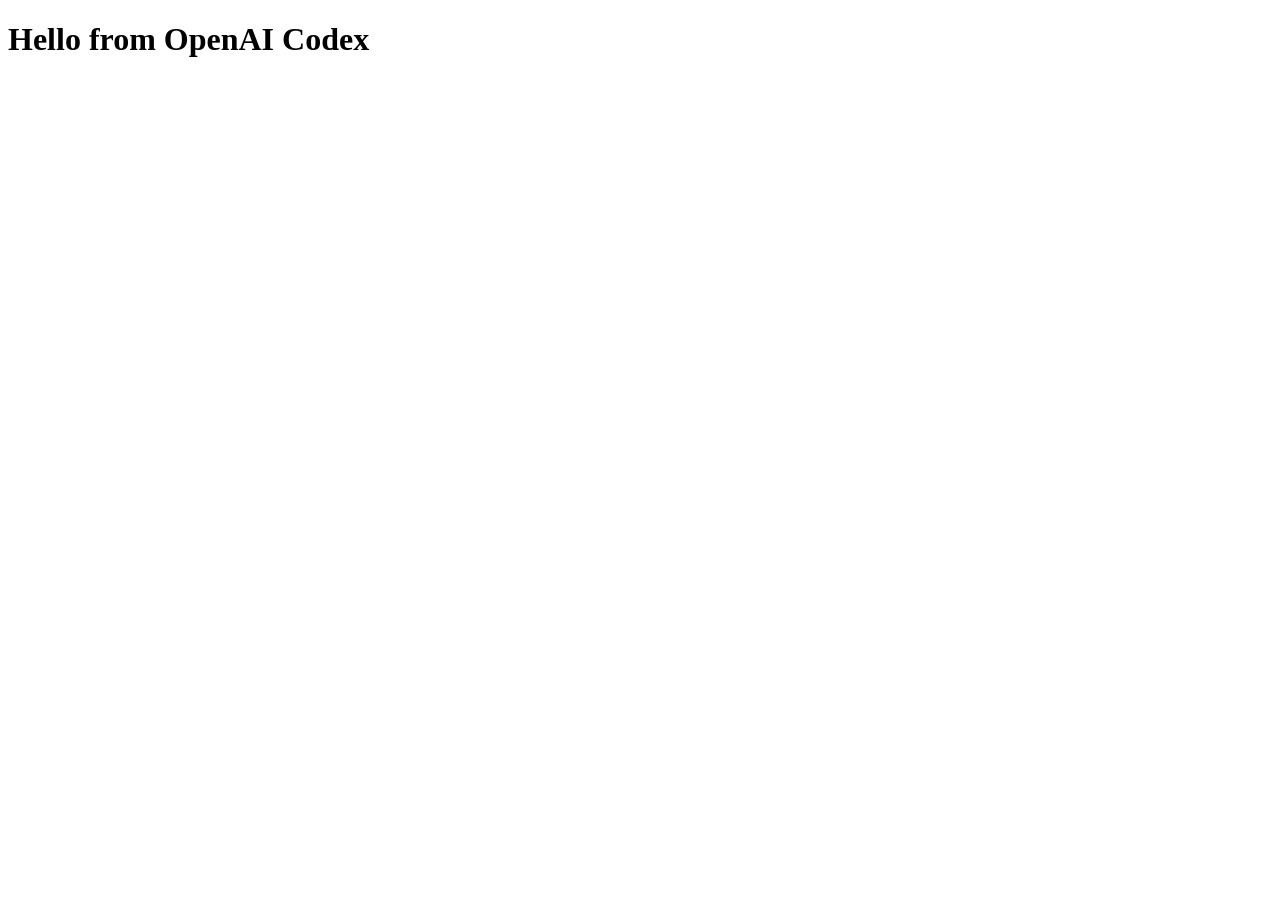
==== index.html @ aa07001b "Add codex test" ====
<!DOCTYPE html>
<html lang="en">
<head>
    <meta charset="UTF-8">
    <meta name="viewport" content="width=device-width, initial-scale=1.0">
    <title>Hello from OpenAI Codex</title>
</head>
<body>
    <h1>Hello from OpenAI Codex</h1>
</body>
</html>
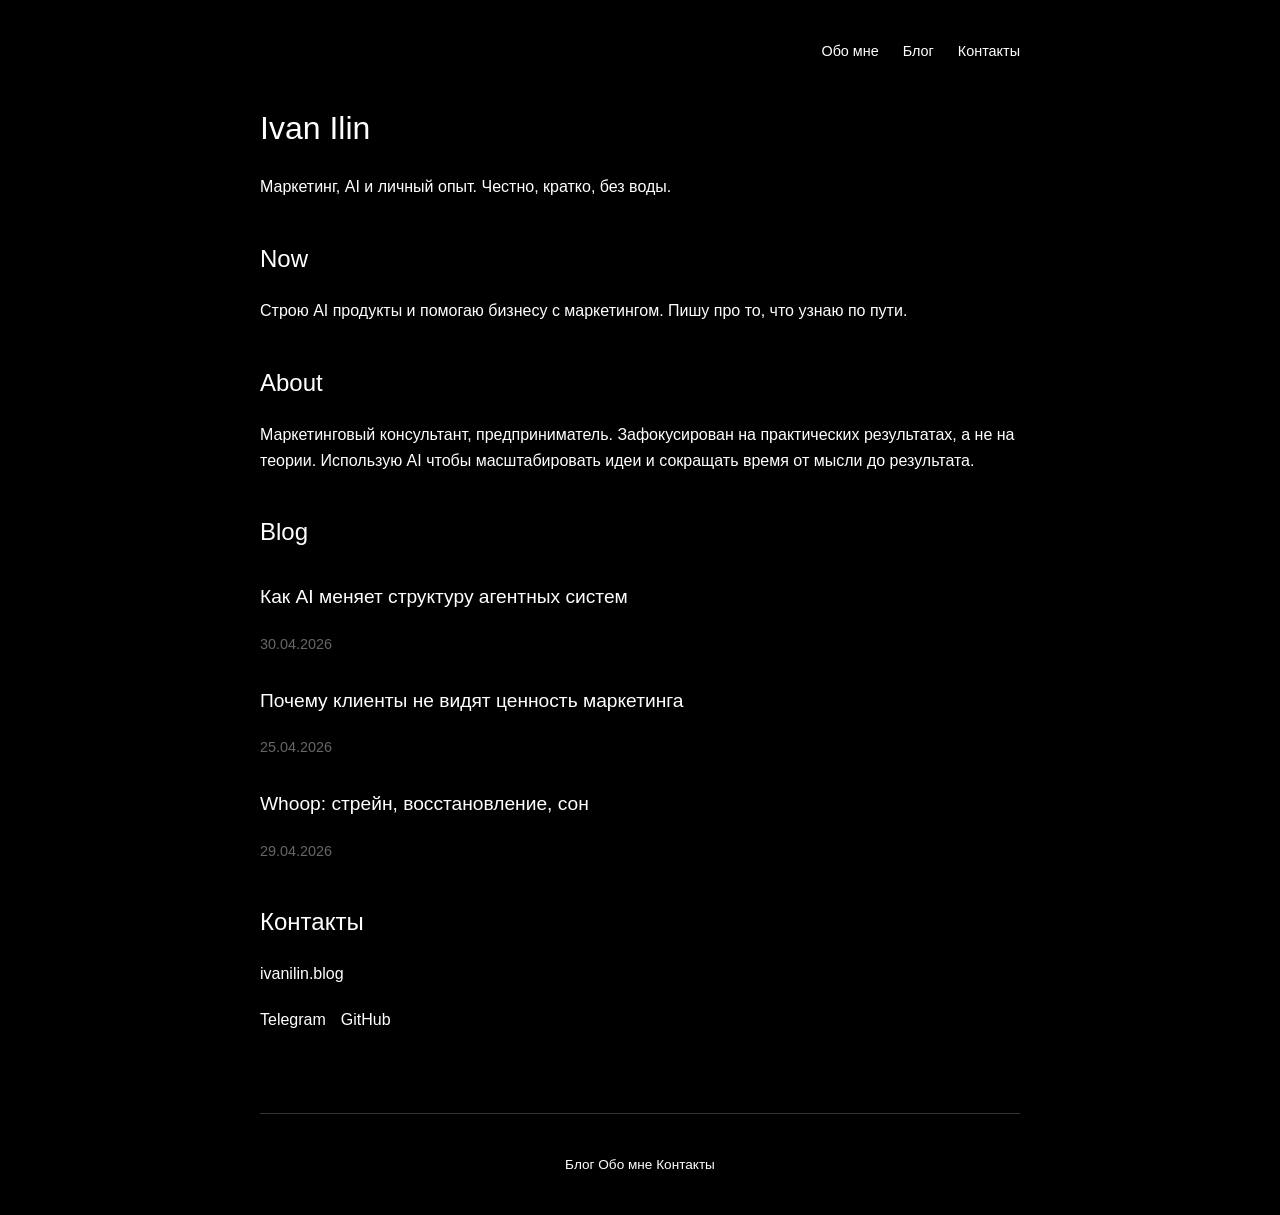
==== commit 16a20a0e: "Add blog site" ====
--- a/index.html
+++ b/index.html
@@ -3,9 +3,105 @@
 <head>
     <meta charset="UTF-8">
     <meta name="viewport" content="width=device-width, initial-scale=1.0">
-    <title>Hello from OpenAI Codex</title>
+    <title>Ivan Ilin — честно, кратко, без воды</title>
+    <meta name="description" content="Маркетинг, AI и личный опыт">
+    <style>
+        * { margin: 0; padding: 0; box-sizing: border-box; }
+        body {
+            font-family: -apple-system, BlinkMacSystemFont, 'Segoe UI', Roboto, sans-serif;
+            background: #000;
+            color: #fff;
+            line-height: 1.6;
+            max-width: 800px;
+            margin: 0 auto;
+            padding: 40px 20px;
+        }
+        h1, h2, h3 { font-weight: 400; margin-bottom: 20px; }
+        h1 { font-size: 2em; }
+        h2 { font-size: 1.5em; margin-top: 40px; }
+        h3 { font-size: 1.2em; margin-top: 30px; }
+        a { color: #fff; text-decoration: none; }
+        a:hover { text-decoration: underline; }
+        .nav { 
+            text-align: right; 
+            margin-bottom: 40px;
+            font-size: 0.9em;
+        }
+        .nav a { margin-left: 20px; }
+        .footer { 
+            text-align: center; 
+            margin-top: 80px;
+            padding-top: 40px;
+            border-top: 1px solid #333;
+            font-size: 0.85em;
+        }
+        .post { margin-bottom: 30px; }
+        .post-date { color: #666; font-size: 0.9em; }
+        .contact { 
+            display: flex; 
+            flex-wrap: wrap; 
+            gap: 15px; 
+            margin-top: 20px;
+        }
+        @media (max-width: 600px) {
+            body { padding: 20px 15px; }
+            h1 { font-size: 1.5em; }
+            .nav { text-align: center; margin-bottom: 30px; }
+            .nav a { display: block; margin: 10px 0; }
+        }
+    </style>
 </head>
 <body>
-    <h1>Hello from OpenAI Codex</h1>
+    <nav class="nav">
+        <a href="#about">Обо мне</a>
+        <a href="#blog">Блог</a>
+        <a href="#contact">Контакты</a>
+    </nav>
+
+    <h1>Ivan Ilin</h1>
+    <p>Маркетинг, AI и личный опыт. Честно, кратко, без воды.</p>
+
+    <section id="now">
+        <h2>Now</h2>
+        <p>Строю AI продукты и помогаю бизнесу с маркетингом. Пишу про то, что узнаю по пути.</p>
+    </section>
+
+    <section id="about">
+        <h2>About</h2>
+        <p>Маркетинговый консультант, предприниматель. Зафокусирован на практических результатах, а не на теории. Использую AI чтобы масштабировать идеи и сокращать время от мысли до результата.</p>
+    </section>
+
+    <section id="blog">
+        <h2>Blog</h2>
+        <div class="post">
+            <h3>Как AI меняет структуру агентных систем</h3>
+            <p class="post-date">30.04.2026</p>
+        </div>
+        <div class="post">
+            <h3>Почему клиенты не видят ценность маркетинга</h3>
+            <p class="post-date">25.04.2026</p>
+        </div>
+        <div class="post">
+            <h3>Whoop: стрейн, восстановление, сон</h3>
+            <p class="post-date">29.04.2026</p>
+        </div>
+    </section>
+
+    <section id="contact">
+        <h2>Контакты</h2>
+        <p>ivanilin.blog</p>
+        <div class="contact">
+            <a href="https://t.me/ivanilin_blog">Telegram</a>
+            <a href="https://github.com/VsevolodUstinov">GitHub</a>
+        </div>
+    </section>
+
+    <footer class="footer">
+        <nav>
+            <a href="#">Блог</a>
+            <a href="#about">Обо мне</a>
+            <a href="#contact">Контакты</a>
+        </nav>
+    </footer>
 </body>
 </html>
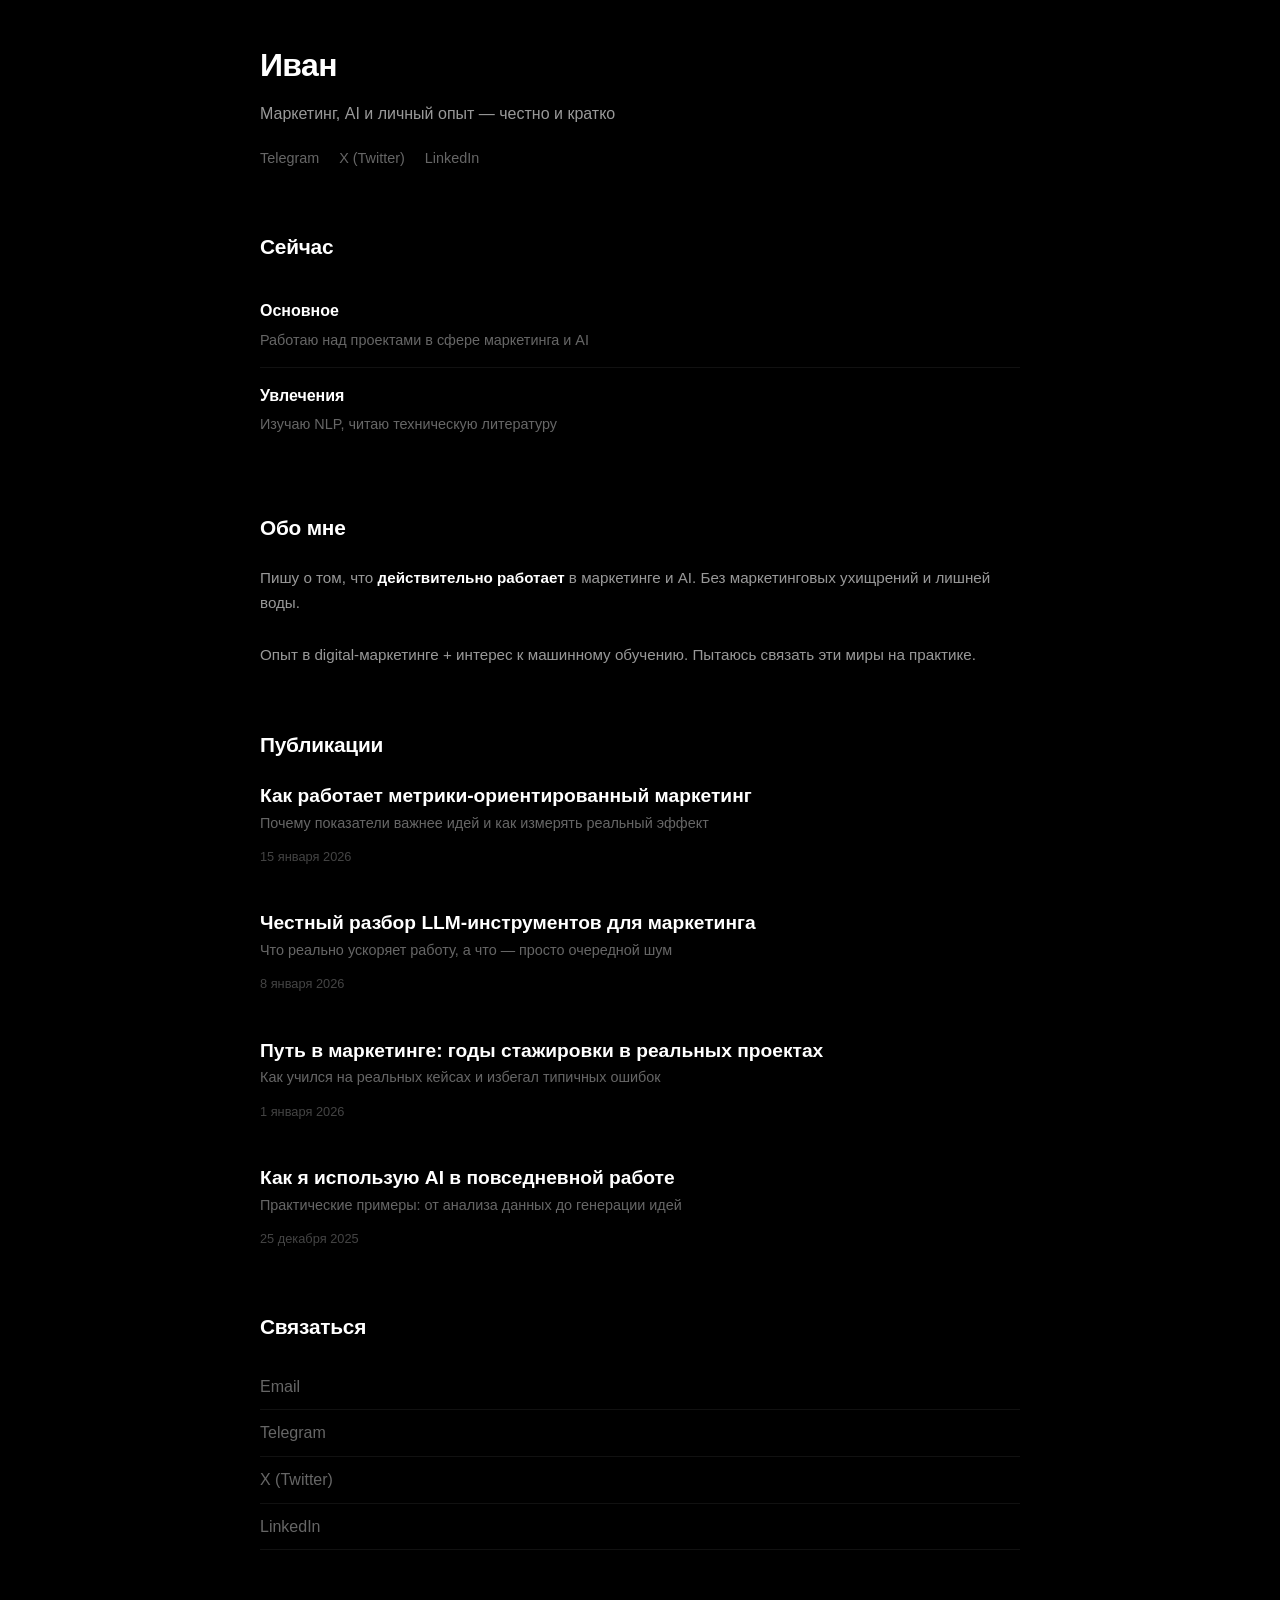
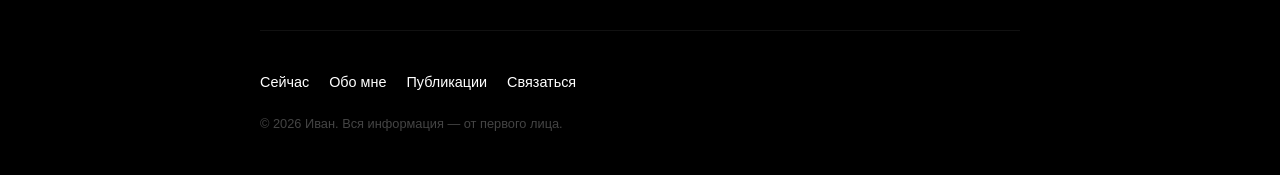
==== commit 416198b7: "Add blog via Codex" ====
--- a/index.html
+++ b/index.html
@@ -1,107 +1,269 @@
 <!DOCTYPE html>
-<html lang="en">
+<html lang="ru">
 <head>
     <meta charset="UTF-8">
     <meta name="viewport" content="width=device-width, initial-scale=1.0">
-    <title>Ivan Ilin — честно, кратко, без воды</title>
-    <meta name="description" content="Маркетинг, AI и личный опыт">
+    <title>Иван — блог о маркетинге, AI и опыте</title>
     <style>
-        * { margin: 0; padding: 0; box-sizing: border-box; }
+        * {
+            margin: 0;
+            padding: 0;
+            box-sizing: border-box;
+        }
+
         body {
+            background-color: #000;
+            color: #fff;
             font-family: -apple-system, BlinkMacSystemFont, 'Segoe UI', Roboto, sans-serif;
-            background: #000;
-            color: #fff;
             line-height: 1.6;
+            min-height: 100vh;
+        }
+
+        .container {
             max-width: 800px;
             margin: 0 auto;
             padding: 40px 20px;
         }
-        h1, h2, h3 { font-weight: 400; margin-bottom: 20px; }
-        h1 { font-size: 2em; }
-        h2 { font-size: 1.5em; margin-top: 40px; }
-        h3 { font-size: 1.2em; margin-top: 30px; }
-        a { color: #fff; text-decoration: none; }
-        a:hover { text-decoration: underline; }
-        .nav { 
-            text-align: right; 
+
+        /* Header */
+        header {
+            margin-bottom: 60px;
+        }
+
+        h1 {
+            font-size: 2rem;
+            font-weight: 700;
+            margin-bottom: 10px;
+            letter-spacing: -0.02em;
+        }
+
+        .subtitle {
+            font-size: 1rem;
+            color: #999;
+            margin-bottom: 20px;
+        }
+
+        .social-links {
+            display: flex;
+            gap: 20px;
+        }
+
+        .social-links a {
+            color: #666;
+            text-decoration: none;
+            font-size: 0.9rem;
+            transition: color 0.2s;
+        }
+
+        .social-links a:hover {
+            color: #fff;
+        }
+
+        /* Sections */
+        section {
+            margin-bottom: 60px;
+        }
+
+        h2 {
+            font-size: 1.3rem;
+            font-weight: 600;
+            margin-bottom: 20px;
+            letter-spacing: -0.01em;
+        }
+
+        /* Now */
+        .now-item {
+            padding: 15px 0;
+            border-bottom: 1px solid #111;
+        }
+
+        .now-item:last-child {
+            border-bottom: none;
+        }
+
+        .now-item h3 {
+            font-size: 1rem;
+            font-weight: 600;
+            margin-bottom: 5px;
+        }
+
+        .now-item p {
+            font-size: 0.9rem;
+            color: #666;
+        }
+
+        /* About */
+        .about-text {
+            font-size: 0.95rem;
+            color: #999;
+            line-height: 1.7;
+        }
+
+        .about-text strong {
+            color: #fff;
+        }
+
+        /* Blog posts */
+        .post {
             margin-bottom: 40px;
-            font-size: 0.9em;
-        }
-        .nav a { margin-left: 20px; }
-        .footer { 
-            text-align: center; 
+        }
+
+        .post-title {
+            font-size: 1.2rem;
+            font-weight: 600;
+            margin-bottom: 8px;
+            color: #fff;
+            text-decoration: none;
+            transition: opacity 0.2s;
+        }
+
+        .post-title:hover {
+            opacity: 0.7;
+        }
+
+        .post-excerpt {
+            font-size: 0.9rem;
+            color: #666;
+            margin-bottom: 8px;
+        }
+
+        .post-meta {
+            font-size: 0.8rem;
+            color: #444;
+        }
+
+        /* Contact */
+        .contact-method {
+            display: block;
+            color: #666;
+            text-decoration: none;
+            padding: 10px 0;
+            transition: color 0.2s;
+            border-bottom: 1px solid #111;
+        }
+
+        .contact-method:hover {
+            color: #fff;
+        }
+
+        /* Footer */
+        footer {
             margin-top: 80px;
             padding-top: 40px;
-            border-top: 1px solid #333;
-            font-size: 0.85em;
-        }
-        .post { margin-bottom: 30px; }
-        .post-date { color: #666; font-size: 0.9em; }
-        .contact { 
-            display: flex; 
-            flex-wrap: wrap; 
-            gap: 15px; 
-            margin-top: 20px;
-        }
-        @media (max-width: 600px) {
-            body { padding: 20px 15px; }
-            h1 { font-size: 1.5em; }
-            .nav { text-align: center; margin-bottom: 30px; }
-            .nav a { display: block; margin: 10px 0; }
+            border-top: 1px solid #111;
+        }
+
+        .nav-links {
+            display: flex;
+            gap: 20px;
+            margin-bottom: 20px;
+        }
+
+        .nav-links a {
+            color: #fff;
+            text-decoration: none;
+            font-size: 0.9rem;
+            transition: opacity 0.2s;
+        }
+
+        .nav-links a:hover {
+            opacity: 0.7;
+        }
+
+        .footer-text {
+            font-size: 0.8rem;
+            color: #444;
         }
     </style>
 </head>
 <body>
-    <nav class="nav">
-        <a href="#about">Обо мне</a>
-        <a href="#blog">Блог</a>
-        <a href="#contact">Контакты</a>
-    </nav>
-
-    <h1>Ivan Ilin</h1>
-    <p>Маркетинг, AI и личный опыт. Честно, кратко, без воды.</p>
-
-    <section id="now">
-        <h2>Now</h2>
-        <p>Строю AI продукты и помогаю бизнесу с маркетингом. Пишу про то, что узнаю по пути.</p>
-    </section>
-
-    <section id="about">
-        <h2>About</h2>
-        <p>Маркетинговый консультант, предприниматель. Зафокусирован на практических результатах, а не на теории. Использую AI чтобы масштабировать идеи и сокращать время от мысли до результата.</p>
-    </section>
-
-    <section id="blog">
-        <h2>Blog</h2>
-        <div class="post">
-            <h3>Как AI меняет структуру агентных систем</h3>
-            <p class="post-date">30.04.2026</p>
-        </div>
-        <div class="post">
-            <h3>Почему клиенты не видят ценность маркетинга</h3>
-            <p class="post-date">25.04.2026</p>
-        </div>
-        <div class="post">
-            <h3>Whoop: стрейн, восстановление, сон</h3>
-            <p class="post-date">29.04.2026</p>
-        </div>
-    </section>
-
-    <section id="contact">
-        <h2>Контакты</h2>
-        <p>ivanilin.blog</p>
-        <div class="contact">
-            <a href="https://t.me/ivanilin_blog">Telegram</a>
-            <a href="https://github.com/VsevolodUstinov">GitHub</a>
-        </div>
-    </section>
-
-    <footer class="footer">
-        <nav>
-            <a href="#">Блог</a>
-            <a href="#about">Обо мне</a>
-            <a href="#contact">Контакты</a>
-        </nav>
-    </footer>
+    <div class="container">
+        <!-- Header -->
+        <header>
+            <h1>Иван</h1>
+            <p class="subtitle">Маркетинг, AI и личный опыт — честно и кратко</p>
+            <div class="social-links">
+                <a href="#">Telegram</a>
+                <a href="#">X (Twitter)</a>
+                <a href="#">LinkedIn</a>
+            </div>
+        </header>
+
+        <!-- Now -->
+        <section id="now">
+            <h2>Сейчас</h2>
+            <div class="now-item">
+                <h3>Основное</h3>
+                <p>Работаю над проектами в сфере маркетинга и AI</p>
+            </div>
+            <div class="now-item">
+                <h3>Увлечения</h3>
+                <p>Изучаю NLP, читаю техническую литературу</p>
+            </div>
+        </section>
+
+        <!-- About -->
+        <section id="about">
+            <h2>Обо мне</h2>
+            <p class="about-text">
+                Пишу о том, что <strong>действительно работает</strong> в маркетинге и AI. 
+                Без маркетинговых ухищрений и лишней воды.
+            </p>
+            <br>
+            <p class="about-text">
+                Опыт в digital-маркетинге + интерес к машинному обучению. 
+                Пытаюсь связать эти миры на практике.
+            </p>
+        </section>
+
+        <!-- Blog posts -->
+        <section id="blog">
+            <h2>Публикации</h2>
+
+            <article class="post">
+                <a href="#" class="post-title">Как работает метрики-ориентированный маркетинг</a>
+                <p class="post-excerpt">Почему показатели важнее идей и как измерять реальный эффект</p>
+                <span class="post-meta">15 января 2026</span>
+            </article>
+
+            <article class="post">
+                <a href="#" class="post-title">Честный разбор LLM-инструментов для маркетинга</a>
+                <p class="post-excerpt">Что реально ускоряет работу, а что — просто очередной шум</p>
+                <span class="post-meta">8 января 2026</span>
+            </article>
+
+            <article class="post">
+                <a href="#" class="post-title">Путь в маркетинге: годы стажировки в реальных проектах</a>
+                <p class="post-excerpt">Как учился на реальных кейсах и избегал типичных ошибок</p>
+                <span class="post-meta">1 января 2026</span>
+            </article>
+
+            <article class="post">
+                <a href="#" class="post-title">Как я использую AI в повседневной работе</a>
+                <p class="post-excerpt">Практические примеры: от анализа данных до генерации идей</p>
+                <span class="post-meta">25 декабря 2025</span>
+            </article>
+        </section>
+
+        <!-- Contact -->
+        <section id="contact">
+            <h2>Связаться</h2>
+            <a href="mailto:email@example.com" class="contact-method">Email</a>
+            <a href="#" class="contact-method">Telegram</a>
+            <a href="#" class="contact-method">X (Twitter)</a>
+            <a href="#" class="contact-method">LinkedIn</a>
+        </section>
+
+        <!-- Footer -->
+        <footer>
+            <nav class="nav-links">
+                <a href="#now">Сейчас</a>
+                <a href="#about">Обо мне</a>
+                <a href="#blog">Публикации</a>
+                <a href="#contact">Связаться</a>
+            </nav>
+            <p class="footer-text">© 2026 Иван. Вся информация — от первого лица.</p>
+        </footer>
+    </div>
 </body>
 </html>
